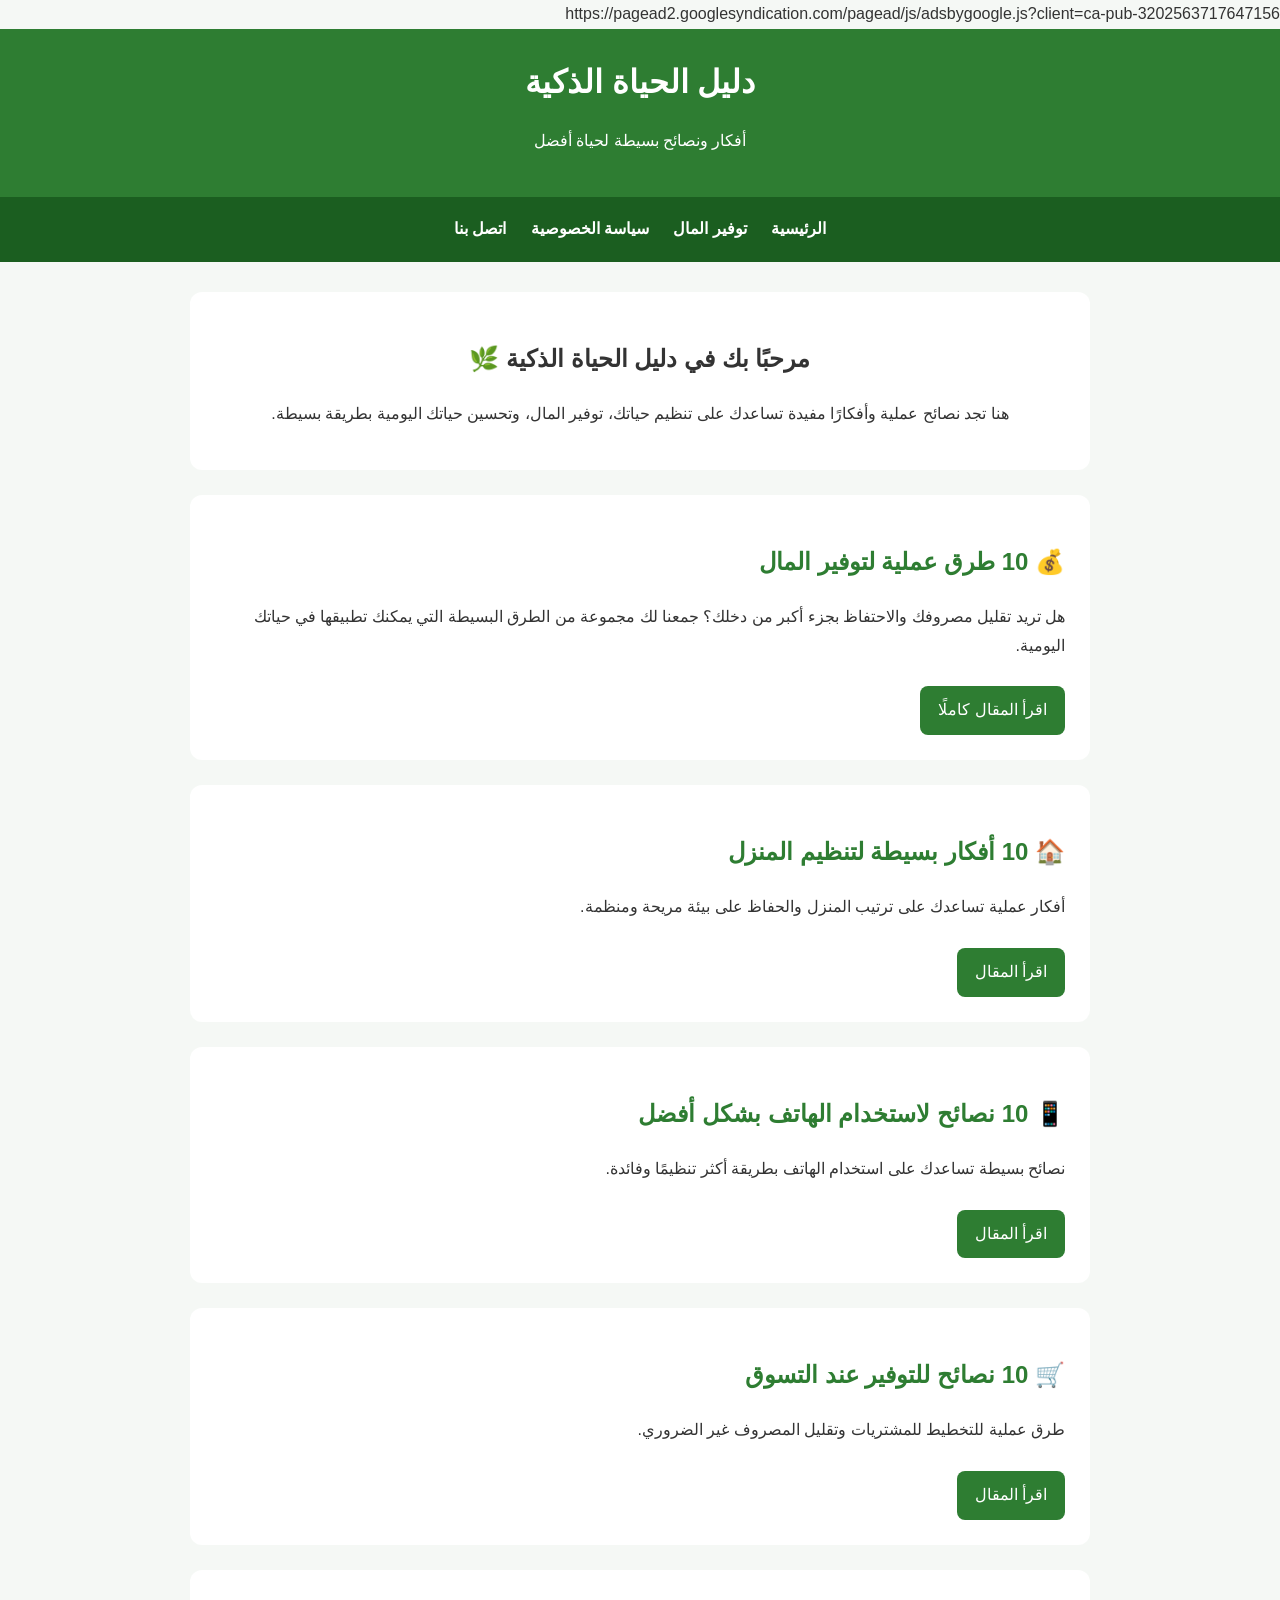
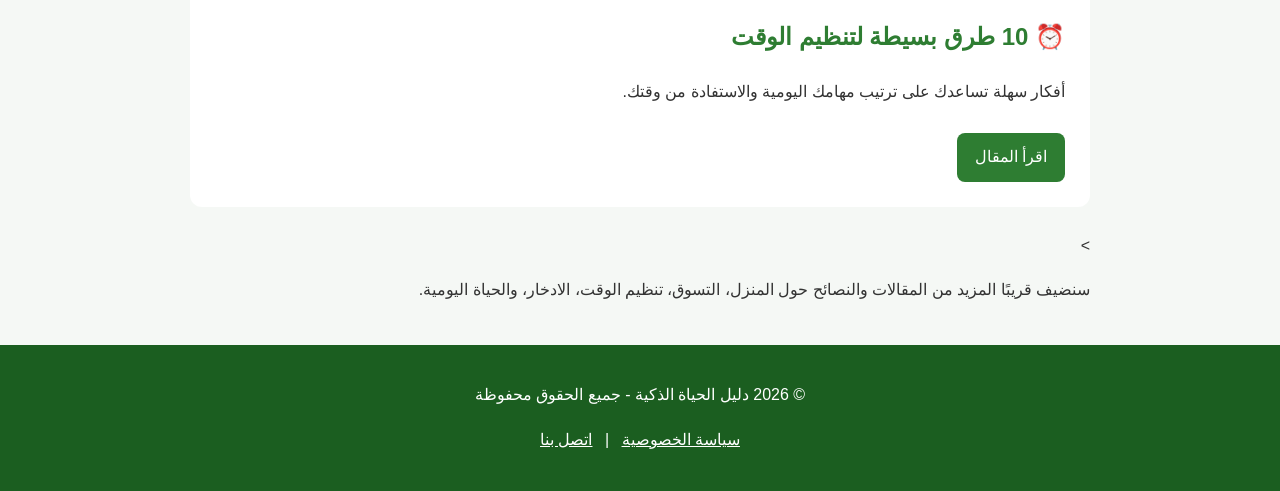
==== index.html @ a6b2b7c9 "Update index.html" ====
<script async src="https://pagead2.googlesyndication.com/pagead/js/adsbygoogle.js?client=ca-pub-3202563717647156"
     crossorigin="anonymous"></script>
<!DOCTYPE html>
<html lang="ar" dir="rtl">
<head>https://pagead2.googlesyndication.com/pagead/js/adsbygoogle.js?client=ca-pub-3202563717647156
  <meta charset="UTF-8">
  <meta name="viewport" content="width=device-width, initial-scale=1.0">
  <title>دليل الحياة الذكية</title>
  <meta name="description" content="دليل الحياة الذكية يقدم نصائح عملية لتوفير المال وتنظيم المنزل وتحسين الحياة اليومية.">

  <style>
    body {
      margin: 0;
      font-family: Arial, sans-serif;
      background: #f5f8f5;
      color: #333;
      line-height: 1.8;
    }

    header {
      background: #2e7d32;
      color: white;
      padding: 25px 15px;
      text-align: center;
    }

    header h1 {
      margin: 0;
      font-size: 32px;
    }

    nav {
      background: #1b5e20;
      padding: 12px;
      text-align: center;
    }

    nav a {
      color: white;
      text-decoration: none;
      margin: 6px 10px;
      display: inline-block;
      font-weight: bold;
    }

    nav a:hover {
      text-decoration: underline;
    }

    main {
      max-width: 900px;
      margin: 30px auto;
      padding: 0 15px;
    }

    .welcome {
      background: white;
      padding: 25px;
      border-radius: 12px;
      margin-bottom: 25px;
      text-align: center;
    }

    .article {
      background: white;
      padding: 25px;
      border-radius: 12px;
      margin-bottom: 25px;
    }

    .article h2 {
      color: #2e7d32;
    }

    .button {
      display: inline-block;
      background: #2e7d32;
      color: white;
      padding: 10px 18px;
      border-radius: 8px;
      text-decoration: none;
      margin-top: 10px;
    }

    footer {
      background: #1b5e20;
      color: white;
      text-align: center;
      padding: 20px;
      margin-top: 40px;
    }

    footer a {
      color: white;
      margin: 0 8px;
    }
  </style>
</head>

<body>

  <header>
    <h1>دليل الحياة الذكية</h1>
    <p>أفكار ونصائح بسيطة لحياة أفضل</p>
  </header>

  <nav>
    <a href="index.html">الرئيسية</a>
    <a href="save-money.html">توفير المال</a>
    <a href="privacy.html">سياسة الخصوصية</a>
    <a href="contact.html">اتصل بنا</a>
  </nav>

  <main>

    <section class="welcome">
      <h2>مرحبًا بك في دليل الحياة الذكية 🌿</h2>
      <p>
        هنا تجد نصائح عملية وأفكارًا مفيدة تساعدك على تنظيم حياتك،
        توفير المال، وتحسين حياتك اليومية بطريقة بسيطة.
      </p>
    </section>

    <section class="article">
      <h2>💰 10 طرق عملية لتوفير المال</h2>

      <p>
        هل تريد تقليل مصروفك والاحتفاظ بجزء أكبر من دخلك؟
        جمعنا لك مجموعة من الطرق البسيطة التي يمكنك تطبيقها في حياتك اليومية.
      </p>

      <a class="button" href="save-money.html">
        اقرأ المقال كاملًا
      </a>
    </section>

    <section class="article">
  <h2>🏠 10 أفكار بسيطة لتنظيم المنزل</h2>
  <p>أفكار عملية تساعدك على ترتيب المنزل والحفاظ على بيئة مريحة ومنظمة.</p>
  <a class="button" href="organize-home.html">اقرأ المقال</a>
</section>

<section class="article">
  <h2>📱 10 نصائح لاستخدام الهاتف بشكل أفضل</h2>
  <p>نصائح بسيطة تساعدك على استخدام الهاتف بطريقة أكثر تنظيمًا وفائدة.</p>
  <a class="button" href="smart-phone.html">اقرأ المقال</a>
</section>

<section class="article">
  <h2>🛒 10 نصائح للتوفير عند التسوق</h2>
  <p>طرق عملية للتخطيط للمشتريات وتقليل المصروف غير الضروري.</p>
  <a class="button" href="smart-shopping.html">اقرأ المقال</a>
</section>

<section class="article">
  <h2>⏰ 10 طرق بسيطة لتنظيم الوقت</h2>
  <p>أفكار سهلة تساعدك على ترتيب مهامك اليومية والاستفادة من وقتك.</p>
  <a class="button" href="time-management.html">اقرأ المقال</a>
</section>>

      <p>
        سنضيف قريبًا المزيد من المقالات والنصائح حول المنزل،
        التسوق، تنظيم الوقت، الادخار، والحياة اليومية.
      </p>
    </section>

  </main>

  <footer>
    <p>© 2026 دليل الحياة الذكية - جميع الحقوق محفوظة</p>

    <p>
      <a href="privacy.html">سياسة الخصوصية</a>
      |
      <a href="contact.html">اتصل بنا</a>
    </p>
  </footer>

</body>
</html>
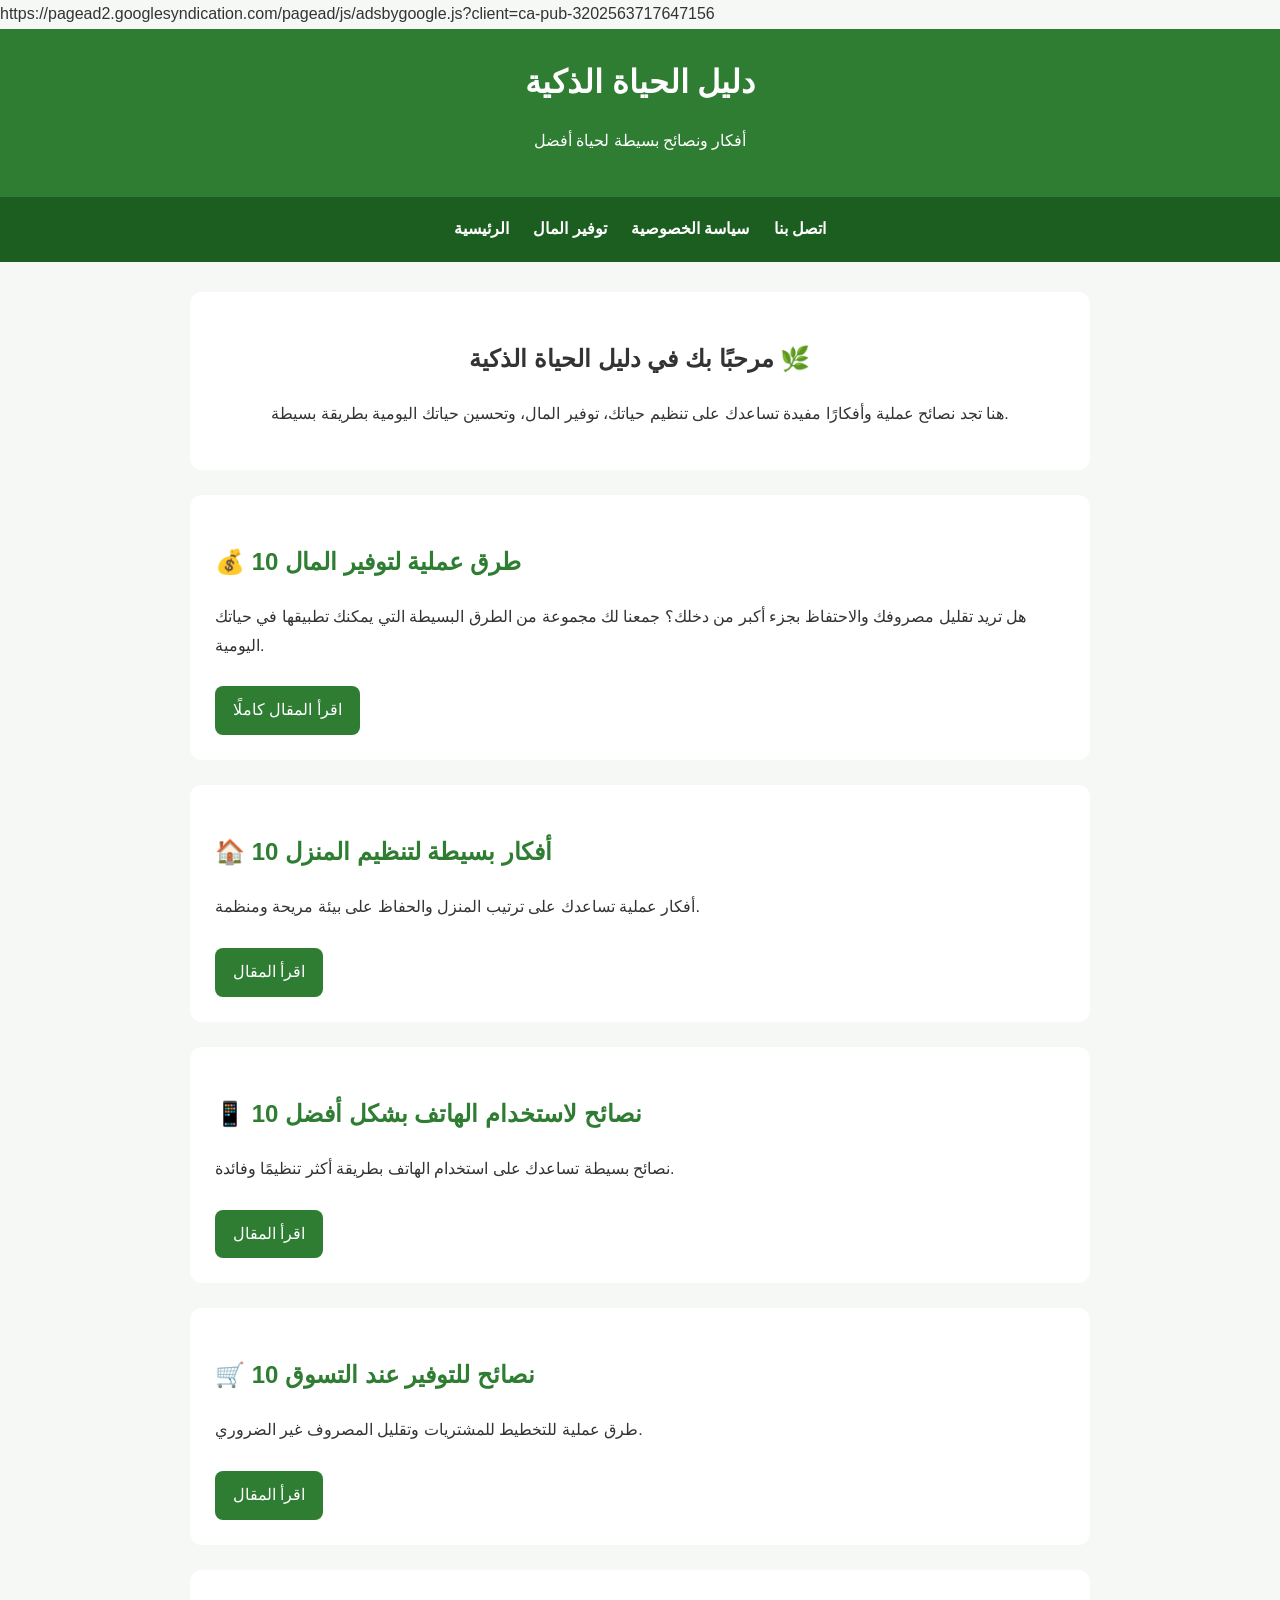
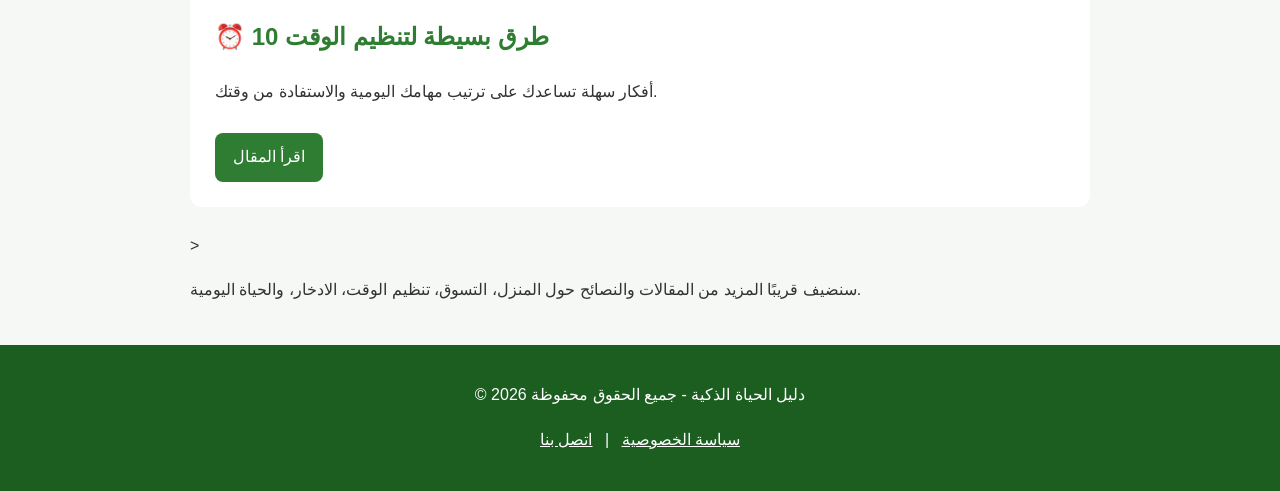
==== commit 11711b22: "Update index.html" ====
--- a/index.html
+++ b/index.html
@@ -1,7 +1,8 @@
 <script async src="https://pagead2.googlesyndication.com/pagead/js/adsbygoogle.js?client=ca-pub-3202563717647156"
      crossorigin="anonymous"></script>
 <!DOCTYPE html>
-<html lang="ar" dir="rtl">
+<html lang= src="https://pagead2.googlesyndication.com/pagead/js/adsbygoogle.js?client=ca-pub-3202563717647156"
+     crossorigin="anonymous"></script>
 <head>https://pagead2.googlesyndication.com/pagead/js/adsbygoogle.js?client=ca-pub-3202563717647156
   <meta charset="UTF-8">
   <meta name="viewport" content="width=device-width, initial-scale=1.0">
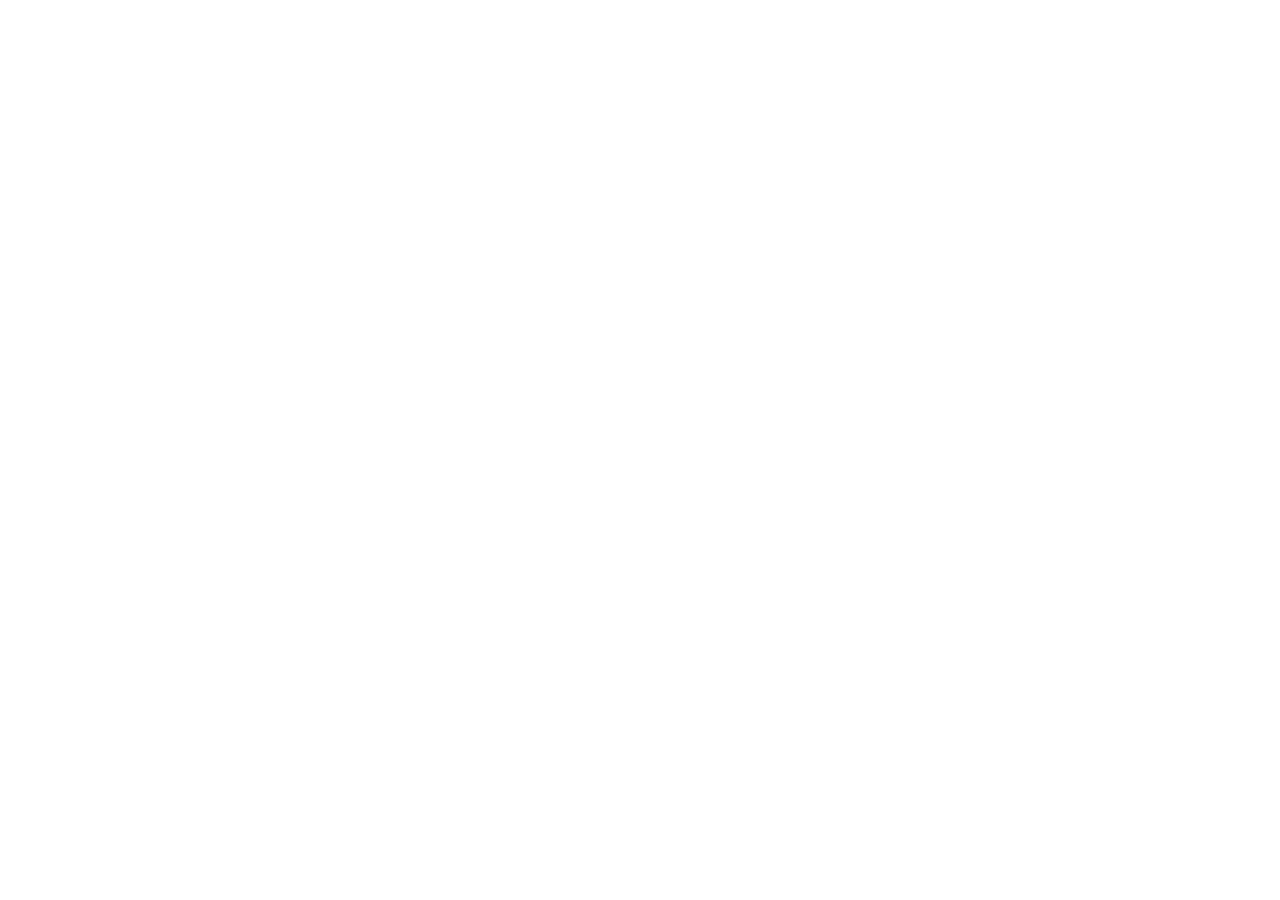
==== commit 5aba859d: "Update index.html" ====
--- a/index.html
+++ b/index.html
@@ -1,8 +1,8 @@
 <script async src="https://pagead2.googlesyndication.com/pagead/js/adsbygoogle.js?client=ca-pub-3202563717647156"
-     crossorigin="anonymous"></script>
-<!DOCTYPE html>
+     crossorigin="https://pagead2.googlesyndication.com/pagead/js/adsbygoogle.js?client=ca-pub-3202563717647156
+<!DOCTYPE html>https://pagead2.googlesyndication.com/pagead/js/adsbygoogle.js?client=ca-pub-3202563717647156
 <html lang= src="https://pagead2.googlesyndication.com/pagead/js/adsbygoogle.js?client=ca-pub-3202563717647156"
-     crossorigin="anonymous"></script>
+     crossorigin=https://pagead2.googlesyndication.com/pagead/js/adsbygoogle.js?client=ca-pub-3202563717647156
 <head>https://pagead2.googlesyndication.com/pagead/js/adsbygoogle.js?client=ca-pub-3202563717647156
   <meta charset="UTF-8">
   <meta name="viewport" content="width=device-width, initial-scale=1.0">
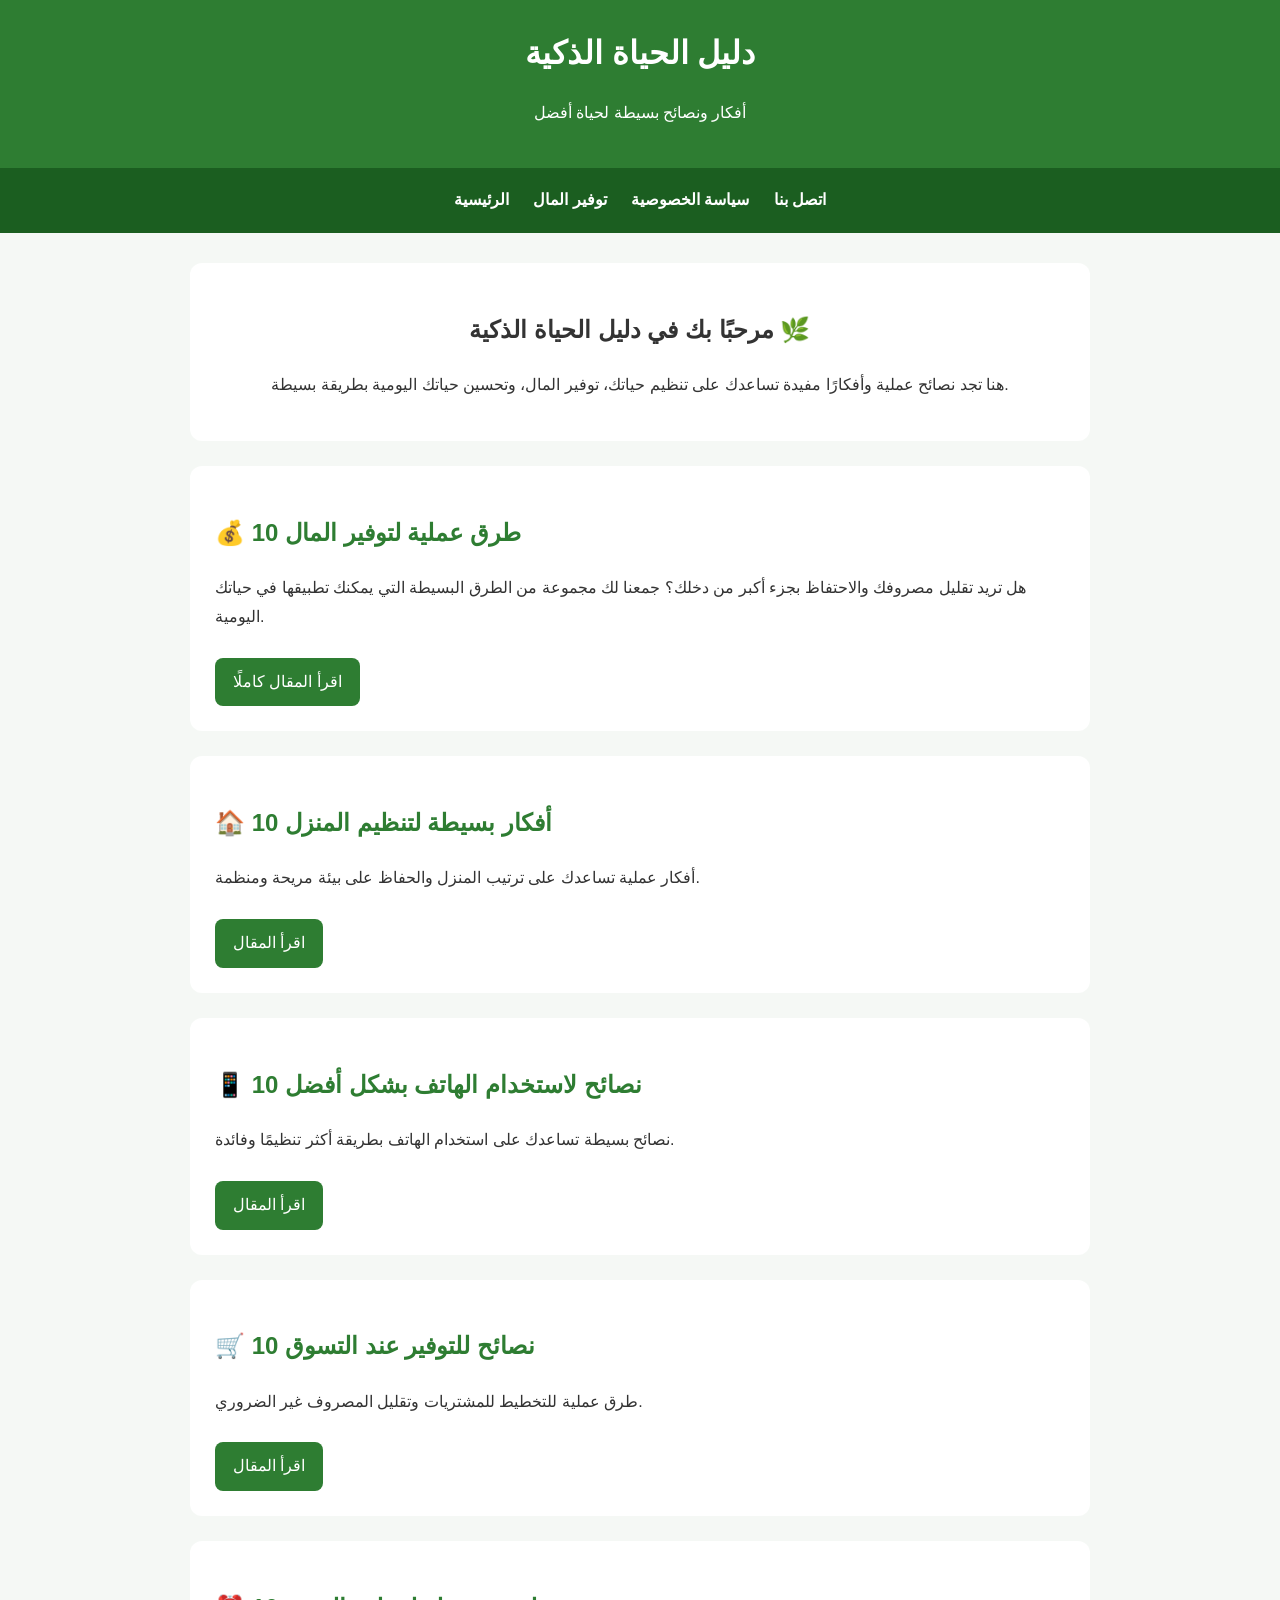
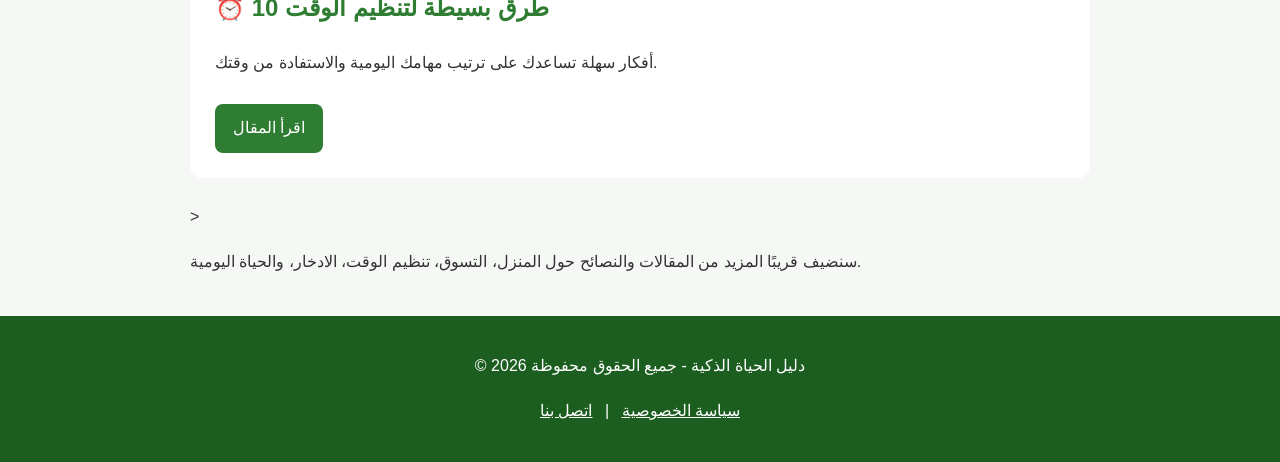
==== commit d96f1e03: "Update index.html" ====
--- a/index.html
+++ b/index.html
@@ -3,7 +3,54 @@
 <!DOCTYPE html>https://pagead2.googlesyndication.com/pagead/js/adsbygoogle.js?client=ca-pub-3202563717647156
 <html lang= src="https://pagead2.googlesyndication.com/pagead/js/adsbygoogle.js?client=ca-pub-3202563717647156"
      crossorigin=https://pagead2.googlesyndication.com/pagead/js/adsbygoogle.js?client=ca-pub-3202563717647156
-<head>https://pagead2.googlesyndication.com/pagead/js/adsbygoogle.js?client=ca-pub-3202563717647156
+<head><"meta charset="utf-8">meta name="viewport">content="width=device-width,initial-scale=1">src="https://pagead2.googlesyndication.com/pagead/js/adsbygoogle.com/js?client=ca-pub-3202563717647156crossorigin="anonymous"></script>
+  <meta charset="utf-8">
+  <meta name="viewport"
+  <meta name="viewport" content="width=device-width, initial-scale=1">
+
+  <script async src="https://pagead2.googlesyndication.com/pagead/js/adsbygoogle.js?client=ca-pub-3202563717647156"
+       crossorigin="anonymous"></script>
+
+  <meta name="viewport" content="width=device-width, initial-scale=1">
+
+  <script async src="https://pagead2.googlesyndication.com/pagead/js/adsbygoogle.js?client=ca-pub-3202563717647156"
+       crossorigin="anonymous"></script>
+
+  <meta charset="utf-8">
+  <meta name="viewport" content="width=device-width, initial-scale=1">
+
+  <script async src="https://pagead2.googlesyndication.com/pagead/js/adsbygoogle.js?client=ca-pub-3202563717647156"
+       crossorigin="anonymous"></script>
+
+  <title>دليل الحياة الذكية</title>
+  <meta charset="utf-8">
+  <meta name="viewport" content="width=device-width, initial-scale=1">
+
+  <script async src="https://pagead2.googlesyndication.com/pagead/js/adsbygoogle.js?client=ca-pub-3202563717647156"
+       crossorigin="anonymous"></script>
+
+  <title>دليل الحياة الذكية</title>
+  <meta charset="utf-8">
+  <meta name="viewport" content="width=device-width, initial-scale=1">
+
+  <script async src="https://pagead2.googlesyndication.com/pagead/js/adsbygoogle.js?client=ca-pub-3202563717647156"
+       crossorigin="anonymous"></script>
+
+  <title>دليل الحياة الذكية</title>
+  <meta charset="utf-8">
+  <meta name="viewport" content="width=device-width, initial-scale=1">
+
+  <script async src="https://pagead2.googlesyndication.com/pagead/js/adsbygoogle.js?client=ca-pub-3202563717647156"
+       crossorigin="anonymous"></script>
+
+  <title>دليل الحياة الذكية</title>
+  <meta charset="utf-8">
+  <meta name="viewport" content="width=device-width, initial-scale=1">
+
+  <script async src="https://pagead2.googlesyndication.com/pagead/js/adsbygoogle.js?client=ca-pub-3202563717647156"
+       crossorigin="anonymous"></script>
+
+  <title>دليل الحياة الذكية</title>
   <meta charset="UTF-8">
   <meta name="viewport" content="width=device-width, initial-scale=1.0">
   <title>دليل الحياة الذكية</title>
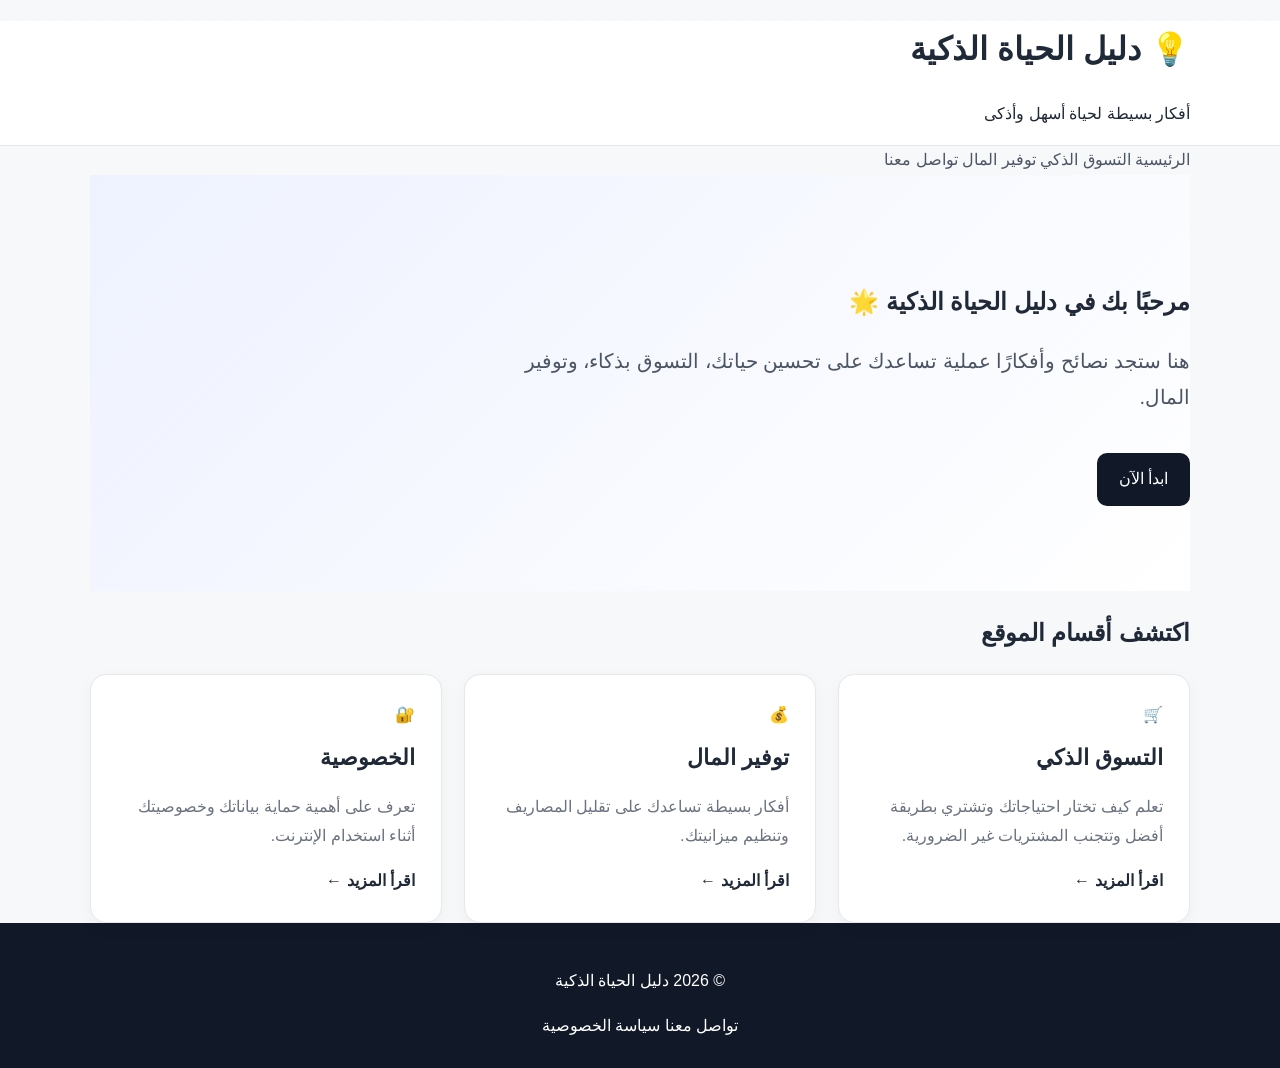
==== commit b69c0fc7: "Update index.html" ====
--- a/index.html
+++ b/index.html
@@ -1,228 +1,98 @@
-<script async src="https://pagead2.googlesyndication.com/pagead/js/adsbygoogle.js?client=ca-pub-3202563717647156"
-     crossorigin="https://pagead2.googlesyndication.com/pagead/js/adsbygoogle.js?client=ca-pub-3202563717647156
-<!DOCTYPE html>https://pagead2.googlesyndication.com/pagead/js/adsbygoogle.js?client=ca-pub-3202563717647156
-<html lang= src="https://pagead2.googlesyndication.com/pagead/js/adsbygoogle.js?client=ca-pub-3202563717647156"
-     crossorigin=https://pagead2.googlesyndication.com/pagead/js/adsbygoogle.js?client=ca-pub-3202563717647156
-<head><"meta charset="utf-8">meta name="viewport">content="width=device-width,initial-scale=1">src="https://pagead2.googlesyndication.com/pagead/js/adsbygoogle.com/js?client=ca-pub-3202563717647156crossorigin="anonymous"></script>
-  <meta charset="utf-8">
-  <meta name="viewport"
-  <meta name="viewport" content="width=device-width, initial-scale=1">
-
-  <script async src="https://pagead2.googlesyndication.com/pagead/js/adsbygoogle.js?client=ca-pub-3202563717647156"
-       crossorigin="anonymous"></script>
-
-  <meta name="viewport" content="width=device-width, initial-scale=1">
-
-  <script async src="https://pagead2.googlesyndication.com/pagead/js/adsbygoogle.js?client=ca-pub-3202563717647156"
-       crossorigin="anonymous"></script>
-
-  <meta charset="utf-8">
-  <meta name="viewport" content="width=device-width, initial-scale=1">
-
-  <script async src="https://pagead2.googlesyndication.com/pagead/js/adsbygoogle.js?client=ca-pub-3202563717647156"
-       crossorigin="anonymous"></script>
-
-  <title>دليل الحياة الذكية</title>
-  <meta charset="utf-8">
-  <meta name="viewport" content="width=device-width, initial-scale=1">
-
-  <script async src="https://pagead2.googlesyndication.com/pagead/js/adsbygoogle.js?client=ca-pub-3202563717647156"
-       crossorigin="anonymous"></script>
-
-  <title>دليل الحياة الذكية</title>
-  <meta charset="utf-8">
-  <meta name="viewport" content="width=device-width, initial-scale=1">
-
-  <script async src="https://pagead2.googlesyndication.com/pagead/js/adsbygoogle.js?client=ca-pub-3202563717647156"
-       crossorigin="anonymous"></script>
-
-  <title>دليل الحياة الذكية</title>
-  <meta charset="utf-8">
-  <meta name="viewport" content="width=device-width, initial-scale=1">
-
-  <script async src="https://pagead2.googlesyndication.com/pagead/js/adsbygoogle.js?client=ca-pub-3202563717647156"
-       crossorigin="anonymous"></script>
-
-  <title>دليل الحياة الذكية</title>
-  <meta charset="utf-8">
-  <meta name="viewport" content="width=device-width, initial-scale=1">
-
-  <script async src="https://pagead2.googlesyndication.com/pagead/js/adsbygoogle.js?client=ca-pub-3202563717647156"
-       crossorigin="anonymous"></script>
-
-  <title>دليل الحياة الذكية</title>
-  <meta charset="UTF-8">
-  <meta name="viewport" content="width=device-width, initial-scale=1.0">
-  <title>دليل الحياة الذكية</title>
-  <meta name="description" content="دليل الحياة الذكية يقدم نصائح عملية لتوفير المال وتنظيم المنزل وتحسين الحياة اليومية.">
-
-  <style>
-    body {
-      margin: 0;
-      font-family: Arial, sans-serif;
-      background: #f5f8f5;
-      color: #333;
-      line-height: 1.8;
-    }
-
-    header {
-      background: #2e7d32;
-      color: white;
-      padding: 25px 15px;
-      text-align: center;
-    }
-
-    header h1 {
-      margin: 0;
-      font-size: 32px;
-    }
-
-    nav {
-      background: #1b5e20;
-      padding: 12px;
-      text-align: center;
-    }
-
-    nav a {
-      color: white;
-      text-decoration: none;
-      margin: 6px 10px;
-      display: inline-block;
-      font-weight: bold;
-    }
-
-    nav a:hover {
-      text-decoration: underline;
-    }
-
-    main {
-      max-width: 900px;
-      margin: 30px auto;
-      padding: 0 15px;
-    }
-
-    .welcome {
-      background: white;
-      padding: 25px;
-      border-radius: 12px;
-      margin-bottom: 25px;
-      text-align: center;
-    }
-
-    .article {
-      background: white;
-      padding: 25px;
-      border-radius: 12px;
-      margin-bottom: 25px;
-    }
-
-    .article h2 {
-      color: #2e7d32;
-    }
-
-    .button {
-      display: inline-block;
-      background: #2e7d32;
-      color: white;
-      padding: 10px 18px;
-      border-radius: 8px;
-      text-decoration: none;
-      margin-top: 10px;
-    }
-
-    footer {
-      background: #1b5e20;
-      color: white;
-      text-align: center;
-      padding: 20px;
-      margin-top: 40px;
-    }
-
-    footer a {
-      color: white;
-      margin: 0 8px;
-    }
-  </style>
+<!DOCTYPE html>
+<html lang="ar" dir="rtl">
+<head>
+    <meta charset="UTF-8">
+    <meta name="viewport" content="width=device-width, initial-scale=1.0">
+    <title>دليل الحياة الذكية</title>
+    <meta name="description" content="دليل الحياة الذكية - نصائح للتسوق وتوفير المال وتنظيم الحياة.">
+    <link rel="stylesheet" href="style.css">
 </head>
 
 <body>
 
-  <header>
-    <h1>دليل الحياة الذكية</h1>
-    <p>أفكار ونصائح بسيطة لحياة أفضل</p>
-  </header>
+<header>
+    <div class="container">
+        <h1>💡 دليل الحياة الذكية</h1>
+        <p>أفكار بسيطة لحياة أسهل وأذكى</p>
+    </div>
+</header>
 
-  <nav>
-    <a href="index.html">الرئيسية</a>
-    <a href="save-money.html">توفير المال</a>
-    <a href="privacy.html">سياسة الخصوصية</a>
-    <a href="contact.html">اتصل بنا</a>
-  </nav>
+<nav>
+    <div class="container nav-links">
+        <a href="index.html">الرئيسية</a>
+        <a href="smart-shopping.html">التسوق الذكي</a>
+        <a href="save-money.html">توفير المال</a>
+        <a href="contact.html">تواصل معنا</a>
+    </div>
+</nav>
 
-  <main>
+<main>
 
-    <section class="welcome">
-      <h2>مرحبًا بك في دليل الحياة الذكية 🌿</h2>
-      <p>
-        هنا تجد نصائح عملية وأفكارًا مفيدة تساعدك على تنظيم حياتك،
-        توفير المال، وتحسين حياتك اليومية بطريقة بسيطة.
-      </p>
-    </section>
+<section class="hero container">
+    <h2>مرحبًا بك في دليل الحياة الذكية 🌟</h2>
 
-    <section class="article">
-      <h2>💰 10 طرق عملية لتوفير المال</h2>
+    <p>
+        هنا ستجد نصائح وأفكارًا عملية تساعدك على تحسين حياتك،
+        التسوق بذكاء، وتوفير المال.
+    </p>
 
-      <p>
-        هل تريد تقليل مصروفك والاحتفاظ بجزء أكبر من دخلك؟
-        جمعنا لك مجموعة من الطرق البسيطة التي يمكنك تطبيقها في حياتك اليومية.
-      </p>
-
-      <a class="button" href="save-money.html">
-        اقرأ المقال كاملًا
-      </a>
-    </section>
-
-    <section class="article">
-  <h2>🏠 10 أفكار بسيطة لتنظيم المنزل</h2>
-  <p>أفكار عملية تساعدك على ترتيب المنزل والحفاظ على بيئة مريحة ومنظمة.</p>
-  <a class="button" href="organize-home.html">اقرأ المقال</a>
+    <a class="button" href="smart-shopping.html">
+        ابدأ الآن
+    </a>
 </section>
 
-<section class="article">
-  <h2>📱 10 نصائح لاستخدام الهاتف بشكل أفضل</h2>
-  <p>نصائح بسيطة تساعدك على استخدام الهاتف بطريقة أكثر تنظيمًا وفائدة.</p>
-  <a class="button" href="smart-phone.html">اقرأ المقال</a>
+<section class="container">
+
+    <h2 class="section-title">اكتشف أقسام الموقع</h2>
+
+    <div class="cards">
+
+        <div class="card">
+            <div class="icon">🛒</div>
+            <h3>التسوق الذكي</h3>
+            <p>
+                تعلم كيف تختار احتياجاتك وتشتري بطريقة أفضل
+                وتتجنب المشتريات غير الضرورية.
+            </p>
+            <a href="smart-shopping.html">اقرأ المزيد ←</a>
+        </div>
+
+        <div class="card">
+            <div class="icon">💰</div>
+            <h3>توفير المال</h3>
+            <p>
+                أفكار بسيطة تساعدك على تقليل المصاريف
+                وتنظيم ميزانيتك.
+            </p>
+            <a href="save-money.html">اقرأ المزيد ←</a>
+        </div>
+
+        <div class="card">
+            <div class="icon">🔐</div>
+            <h3>الخصوصية</h3>
+            <p>
+                تعرف على أهمية حماية بياناتك وخصوصيتك
+                أثناء استخدام الإنترنت.
+            </p>
+            <a href="privacy.html">اقرأ المزيد ←</a>
+        </div>
+
+    </div>
+
 </section>
 
-<section class="article">
-  <h2>🛒 10 نصائح للتوفير عند التسوق</h2>
-  <p>طرق عملية للتخطيط للمشتريات وتقليل المصروف غير الضروري.</p>
-  <a class="button" href="smart-shopping.html">اقرأ المقال</a>
-</section>
+</main>
 
-<section class="article">
-  <h2>⏰ 10 طرق بسيطة لتنظيم الوقت</h2>
-  <p>أفكار سهلة تساعدك على ترتيب مهامك اليومية والاستفادة من وقتك.</p>
-  <a class="button" href="time-management.html">اقرأ المقال</a>
-</section>>
+<footer>
+    <div class="container">
+        <p>© 2026 دليل الحياة الذكية</p>
 
-      <p>
-        سنضيف قريبًا المزيد من المقالات والنصائح حول المنزل،
-        التسوق، تنظيم الوقت، الادخار، والحياة اليومية.
-      </p>
-    </section>
-
-  </main>
-
-  <footer>
-    <p>© 2026 دليل الحياة الذكية - جميع الحقوق محفوظة</p>
-
-    <p>
-      <a href="privacy.html">سياسة الخصوصية</a>
-      |
-      <a href="contact.html">اتصل بنا</a>
-    </p>
-  </footer>
+        <div>
+            <a href="contact.html">تواصل معنا</a>
+            <a href="privacy.html">سياسة الخصوصية</a>
+        </div>
+    </div>
+</footer>
 
 </body>
-</html>
+     </html>
--- a/style.css
+++ b/style.css
@@ -0,0 +1 @@
+*{box-sizing:border-box}body{margin:0;font-family:Tahoma,Arial,sans-serif;background:#f7f8fa;color:#1f2937;line-height:1.8}a{text-decoration:none;color:inherit}.container{width:min(1100px,92%);margin:auto}header{background:#fff;border-bottom:1px solid #e5e7eb;position:sticky;top:0;z-index:5}.nav{min-height:70px;display:flex;align-items:center;justify-content:space-between;gap:20px}.logo{font-size:22px;font-weight:800}nav{display:flex;gap:22px}nav a{color:#4b5563}nav a:hover{color:#111827}.hero{padding:85px 0;background:linear-gradient(135deg,#eef2ff,#fff)}.tag{display:inline-block;padding:5px 12px;border-radius:20px;background:#e0e7ff}.hero h1{font-size:48px;margin:12px 0 8px}.hero p{font-size:20px;max-width:700px;color:#4b5563}.button{display:inline-block;margin-top:18px;padding:12px 22px;background:#111827;color:#fff;border-radius:10px}.section{padding:65px 0}.section h2,.about h2{font-size:32px;margin-top:0}.cards{display:grid;grid-template-columns:repeat(3,1fr);gap:22px}.card{background:#fff;padding:26px;border:1px solid #e5e7eb;border-radius:16px;box-shadow:0 5px 18px rgba(0,0,0,.04)}.card span{font-size:14px;color:#6b7280}.card h3{font-size:22px;margin:8px 0}.card p{color:#6b7280}.card a{font-weight:700}.about{background:#fff;padding:65px 0;border-top:1px solid #e5e7eb;border-bottom:1px solid #e5e7eb}footer{padding:28px 0;background:#111827;color:#fff;text-align:center}@media(max-width:700px){.nav{flex-direction:column;padding:15px 0}nav{flex-wrap:wrap;justify-content:center;gap:12px}.hero{padding:55px 0}.hero h1{font-size:36px}.cards{grid-template-columns:1fr}}
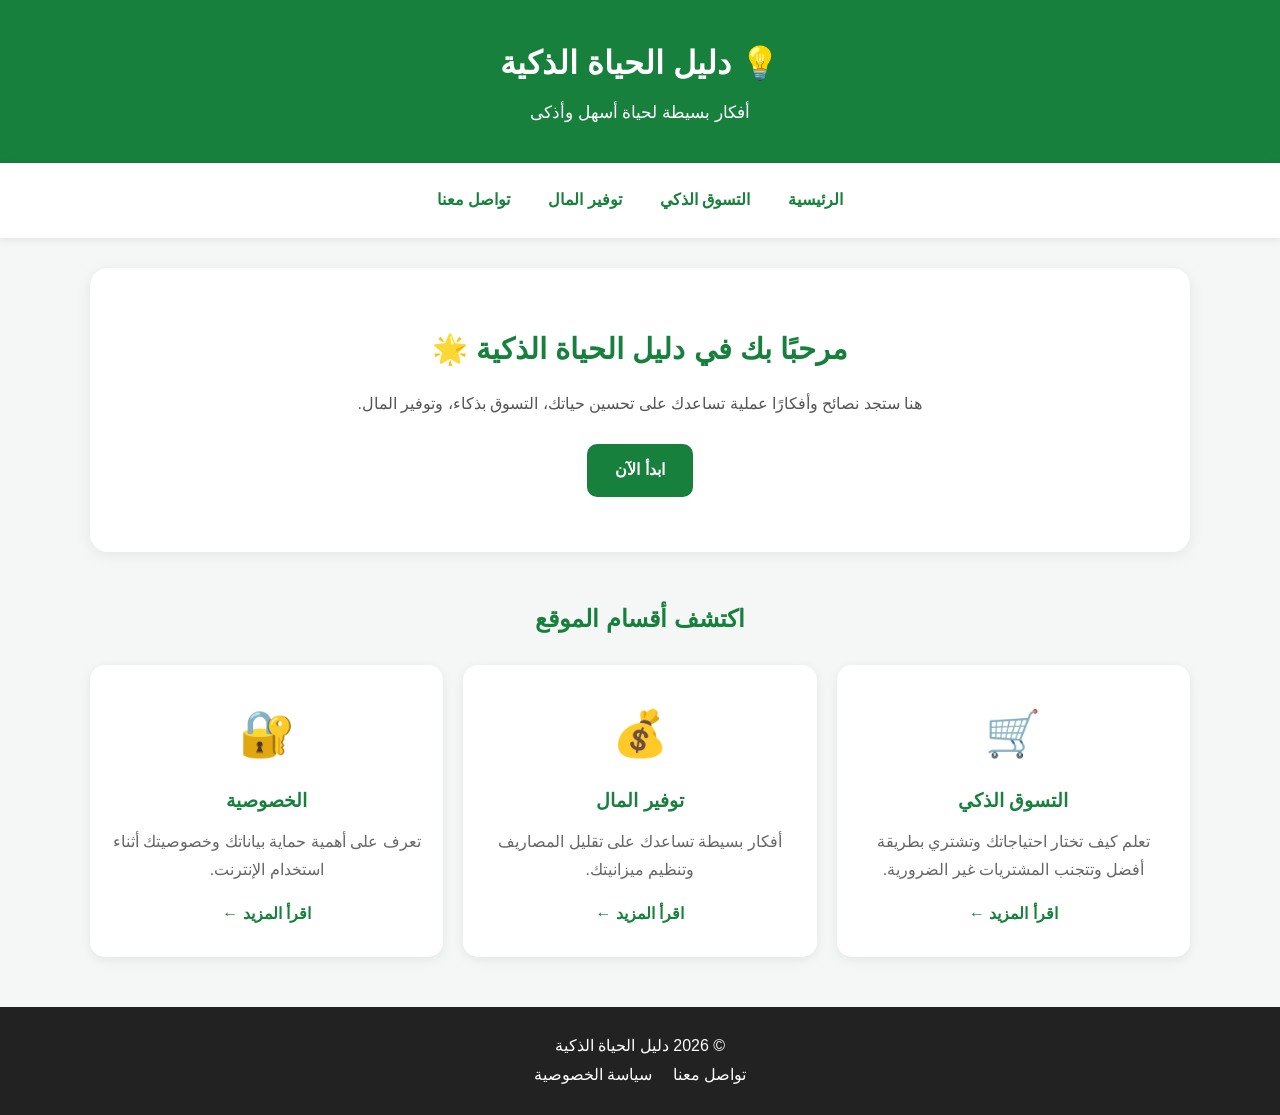
==== commit 0f0d410d: "Update index.html" ====
--- a/index.html
+++ b/index.html
@@ -1,6 +1,7 @@
 <!DOCTYPE html>
 <html lang="ar" dir="rtl">
-<head>
+<head><script async src="https://pagead2.googlesyndication.com/pagead/js/adsbygoogle.js?client=ca-pub-3202563717647156"  
+     crossorigin="anonymous"></script>
     <meta charset="UTF-8">
     <meta name="viewport" content="width=device-width, initial-scale=1.0">
     <title>دليل الحياة الذكية</title>
--- a/style.css
+++ b/style.css
@@ -1 +1,243 @@
-*{box-sizing:border-box}body{margin:0;font-family:Tahoma,Arial,sans-serif;background:#f7f8fa;color:#1f2937;line-height:1.8}a{text-decoration:none;color:inherit}.container{width:min(1100px,92%);margin:auto}header{background:#fff;border-bottom:1px solid #e5e7eb;position:sticky;top:0;z-index:5}.nav{min-height:70px;display:flex;align-items:center;justify-content:space-between;gap:20px}.logo{font-size:22px;font-weight:800}nav{display:flex;gap:22px}nav a{color:#4b5563}nav a:hover{color:#111827}.hero{padding:85px 0;background:linear-gradient(135deg,#eef2ff,#fff)}.tag{display:inline-block;padding:5px 12px;border-radius:20px;background:#e0e7ff}.hero h1{font-size:48px;margin:12px 0 8px}.hero p{font-size:20px;max-width:700px;color:#4b5563}.button{display:inline-block;margin-top:18px;padding:12px 22px;background:#111827;color:#fff;border-radius:10px}.section{padding:65px 0}.section h2,.about h2{font-size:32px;margin-top:0}.cards{display:grid;grid-template-columns:repeat(3,1fr);gap:22px}.card{background:#fff;padding:26px;border:1px solid #e5e7eb;border-radius:16px;box-shadow:0 5px 18px rgba(0,0,0,.04)}.card span{font-size:14px;color:#6b7280}.card h3{font-size:22px;margin:8px 0}.card p{color:#6b7280}.card a{font-weight:700}.about{background:#fff;padding:65px 0;border-top:1px solid #e5e7eb;border-bottom:1px solid #e5e7eb}footer{padding:28px 0;background:#111827;color:#fff;text-align:center}@media(max-width:700px){.nav{flex-direction:column;padding:15px 0}nav{flex-wrap:wrap;justify-content:center;gap:12px}.hero{padding:55px 0}.hero h1{font-size:36px}.cards{grid-template-columns:1fr}}
+
+* {
+    box-sizing: border-box;
+    margin: 0;
+    padding: 0;
+}
+
+body {
+    font-family: Arial, Tahoma, sans-serif;
+    background: #f5f7f6;
+    color: #222;
+    line-height: 1.8;
+}
+
+.container {
+    width: 90%;
+    max-width: 1100px;
+    margin: auto;
+}
+
+/* Header */
+
+header {
+    background: #16803c;
+    color: white;
+    text-align: center;
+    padding: 35px 15px;
+}
+
+header h1 {
+    font-size: 32px;
+    margin-bottom: 5px;
+}
+
+header p {
+    font-size: 17px;
+}
+
+/* Navigation */
+
+nav {
+    background: white;
+    box-shadow: 0 2px 8px rgba(0,0,0,0.08);
+}
+
+.nav-links {
+    display: flex;
+    justify-content: center;
+    flex-wrap: wrap;
+    gap: 10px;
+    padding: 15px;
+}
+
+.nav-links a {
+    color: #16803c;
+    text-decoration: none;
+    font-weight: bold;
+    padding: 8px 14px;
+    border-radius: 8px;
+}
+
+.nav-links a:hover {
+    background: #e8f5ed;
+}
+
+/* Hero */
+
+.hero {
+    background: white;
+    text-align: center;
+    padding: 55px 25px;
+    margin-top: 30px;
+    border-radius: 18px;
+    box-shadow: 0 3px 15px rgba(0,0,0,0.07);
+}
+
+.hero h2 {
+    color: #16803c;
+    font-size: 29px;
+    margin-bottom: 15px;
+}
+
+.hero p {
+    color: #555;
+    max-width: 700px;
+    margin: 0 auto 25px;
+}
+
+.button {
+    display: inline-block;
+    background: #16803c;
+    color: white;
+    text-decoration: none;
+    padding: 12px 28px;
+    border-radius: 10px;
+    font-weight: bold;
+}
+
+.button:hover {
+    background: #0f642f;
+}
+
+/* Sections */
+
+.section-title {
+    text-align: center;
+    color: #16803c;
+    margin: 45px 0 25px;
+}
+
+.cards {
+    display: grid;
+    grid-template-columns: repeat(3, 1fr);
+    gap: 20px;
+    margin-bottom: 50px;
+}
+
+.card {
+    background: white;
+    padding: 28px 20px;
+    text-align: center;
+    border-radius: 15px;
+    box-shadow: 0 3px 12px rgba(0,0,0,0.07);
+}
+
+.card .icon {
+    font-size: 45px;
+    margin-bottom: 10px;
+}
+
+.card h3 {
+    color: #16803c;
+    margin-bottom: 10px;
+}
+
+.card p {
+    color: #666;
+    margin-bottom: 15px;
+}
+
+.card a {
+    color: #16803c;
+    text-decoration: none;
+    font-weight: bold;
+}
+
+/* Article */
+
+.article {
+    background: white;
+    margin-top: 30px;
+    margin-bottom: 40px;
+    padding: 35px;
+    border-radius: 18px;
+    box-shadow: 0 3px 15px rgba(0,0,0,0.07);
+}
+
+.article h2 {
+    color: #16803c;
+    margin-bottom: 20px;
+}
+
+.article h3 {
+    color: #16803c;
+    margin-top: 25px;
+    margin-bottom: 8px;
+}
+
+.article p {
+    color: #555;
+    margin-bottom: 15px;
+}
+
+.article ul {
+    padding-right: 25px;
+    margin-bottom: 20px;
+}
+
+.article li {
+    margin-bottom: 8px;
+}
+
+/* Contact */
+
+.contact-box {
+    background: white;
+    margin: 30px auto 50px;
+    padding: 35px;
+    max-width: 700px;
+    border-radius: 18px;
+    box-shadow: 0 3px 15px rgba(0,0,0,0.07);
+    text-align: center;
+}
+
+.contact-box h2 {
+    color: #16803c;
+    margin-bottom: 15px;
+}
+
+/* Footer */
+
+footer {
+    background: #222;
+    color: white;
+    text-align: center;
+    padding: 25px;
+}
+
+footer a {
+    color: white;
+    text-decoration: none;
+    margin: 0 8px;
+}
+
+/* Mobile */
+
+@media (max-width: 700px) {
+
+    header h1 {
+        font-size: 25px;
+    }
+
+    .cards {
+        grid-template-columns: 1fr;
+    }
+
+    .hero {
+        padding: 35px 20px;
+    }
+
+    .hero h2 {
+        font-size: 23px;
+    }
+
+    .article {
+        padding: 25px 18px;
+    }
+
+    .nav-links {
+        flex-direction: column;
+        text-align: center;
+    }
+}
